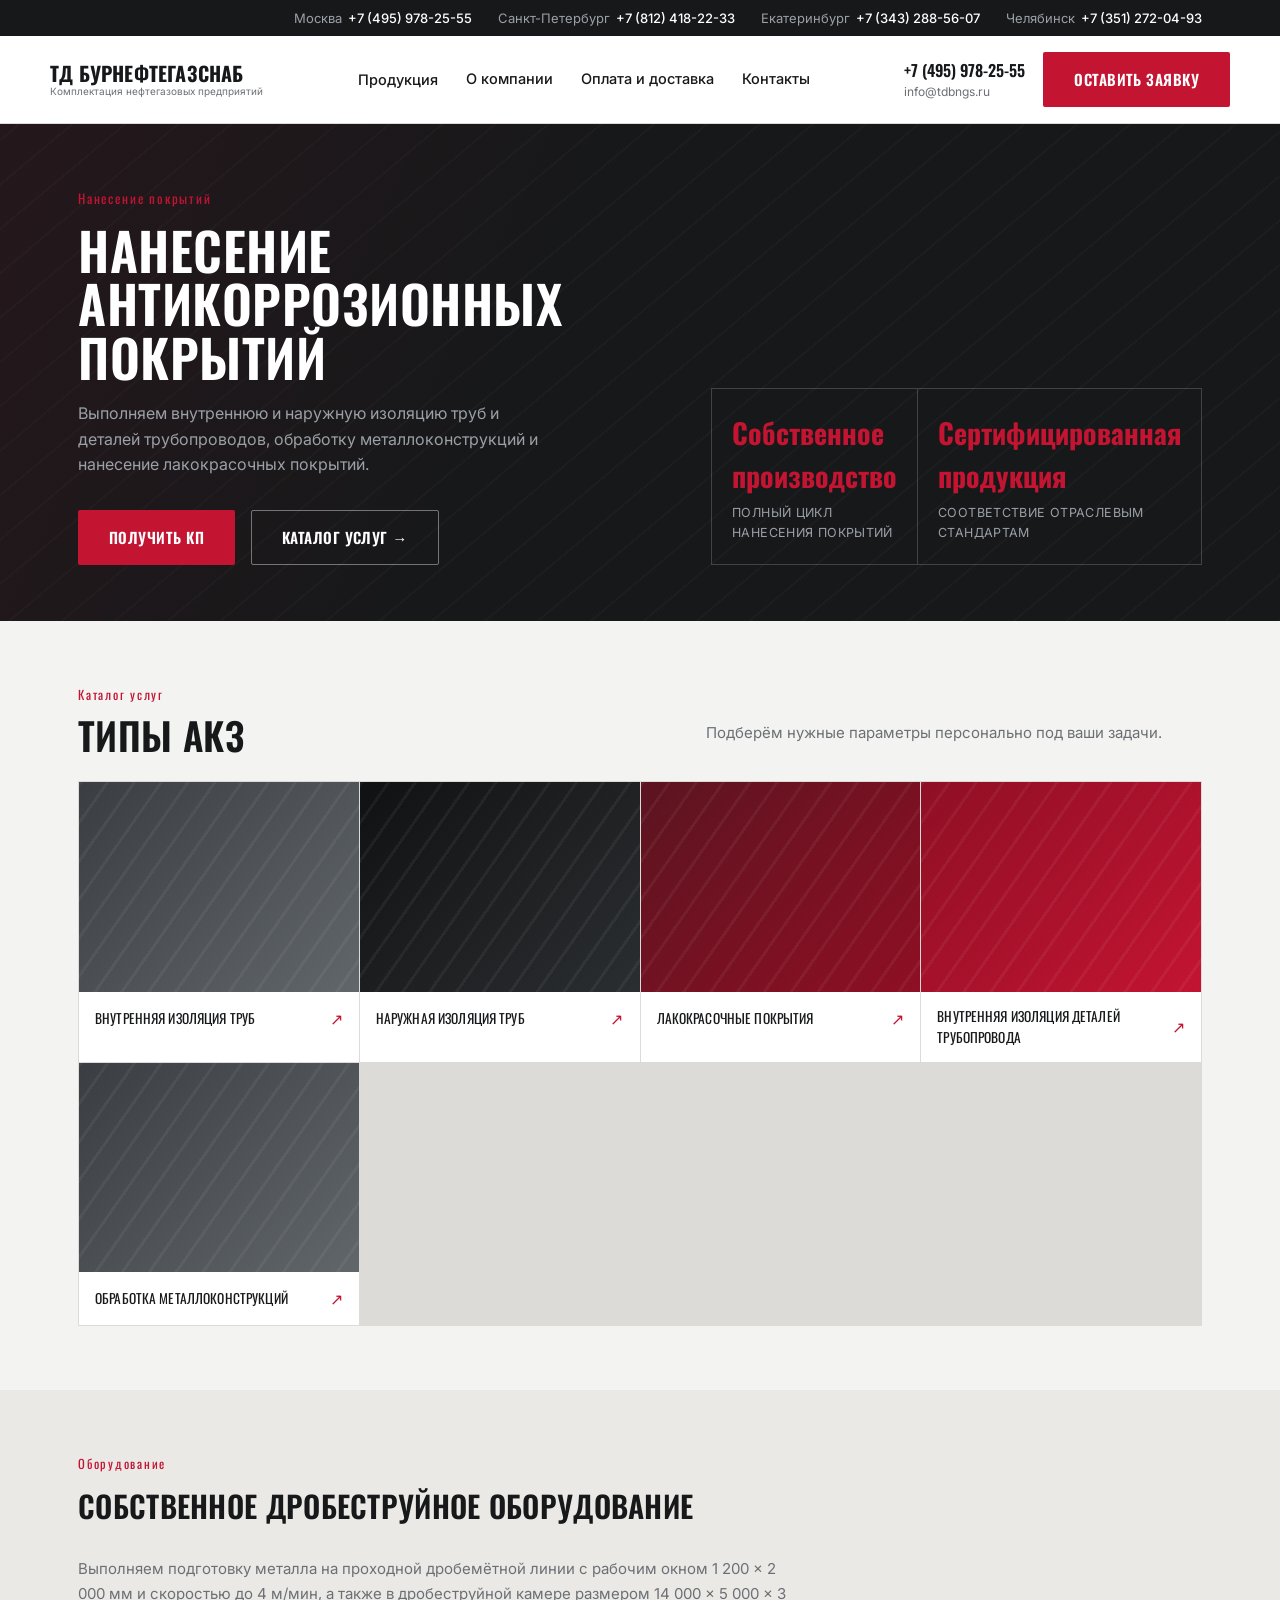
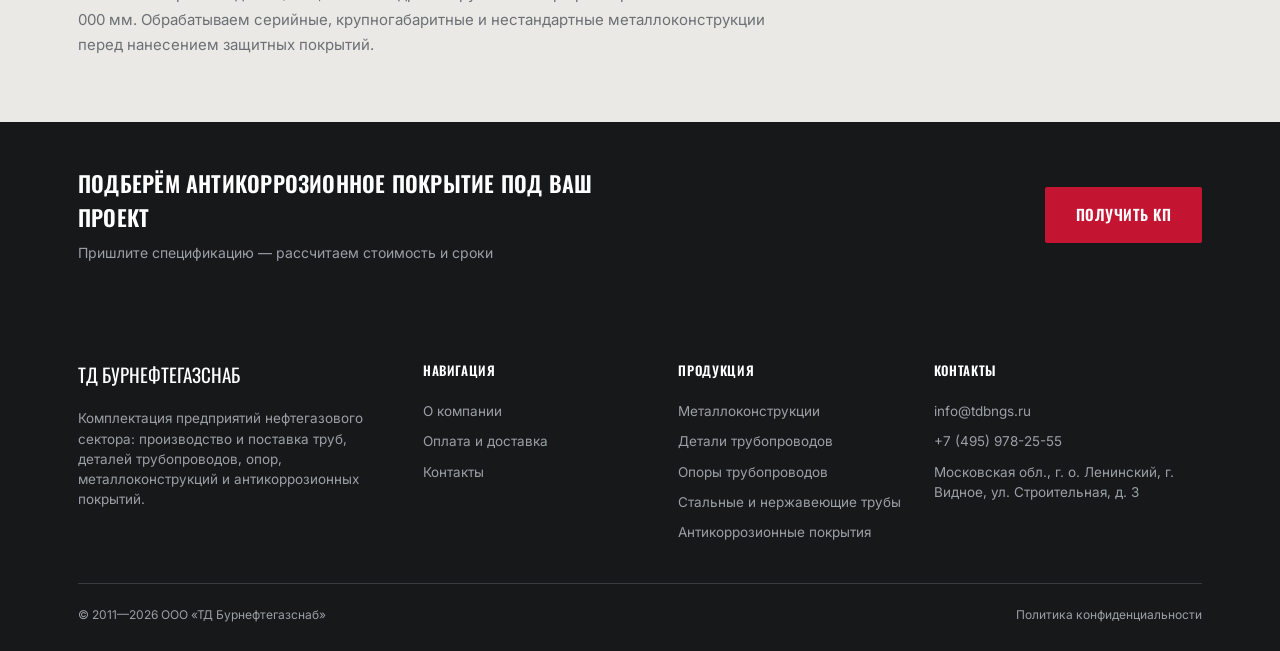
==== coating.html @ 12486ede "Add files via upload" ====
<!doctype html>
<html lang="ru">
<head>
<meta charset="utf-8">
<meta name="viewport" content="width=device-width, initial-scale=1.0">
<title>Антикоррозионные покрытия — ТД Бурнефтегазснаб</title>
<link rel="stylesheet" href="assets/style.css">
</head>
<body>

<div class="topbar">
  <div class="container">
    <div class="topbar-item"><span class="city">Москва</span> <a href="tel:+74959782555">+7 (495) 978-25-55</a></div>
    <div class="topbar-item"><span class="city">Санкт-Петербург</span> <a href="tel:+78124182233">+7 (812) 418-22-33</a></div>
    <div class="topbar-item"><span class="city">Екатеринбург</span> <a href="tel:+73432885607">+7 (343) 288-56-07</a></div>
    <div class="topbar-item"><span class="city">Челябинск</span> <a href="tel:+73512720493">+7 (351) 272-04-93</a></div>
  </div>
</div>
<header class="site-header">
  <div class="container header-row">
    <a href="index.html" class="logo"><strong>ТД БУРНЕФТЕГАЗСНАБ</strong><span>Комплектация нефтегазовых предприятий</span></a>
    <nav class="main-nav">
      <div class="has-dropdown">
        <a href="#">Продукция</a>
        <div class="dropdown">
          <a href="metal-constructions.html">Металлоконструкции</a>
          <a href="pipe-parts.html">Детали трубопроводов</a>
          <a href="supports.html">Опоры трубопроводов</a>
          <a href="pipes.html">Стальные и нержавеющие трубы</a>
          <a href="coating.html">Антикоррозионные покрытия</a>
        </div>
      </div>
      <a href="about.html">О компании</a>
      <a href="delivery.html">Оплата и доставка</a>
      <a href="contacts.html">Контакты</a>
    </nav>
    <div class="header-actions">
      <div>
        <div class="header-phone">+7 (495) 978-25-55</div>
        <div class="header-phone-note">info@tdbngs.ru</div>
      </div>
      <a href="contacts.html#request" class="btn btn-primary">Оставить заявку</a>
      <button class="burger" aria-label="Меню"><span></span></button>
    </div>
  </div>
</header>

<section class="hero">
  <div class="hero-pattern"></div>
  <div class="container hero-inner">
    <div>
      <div class="hero-eyebrow">Нанесение покрытий</div>
      <h1>Нанесение антикоррозионных покрытий</h1>
      <p class="hero-lede">Выполняем внутреннюю и наружную изоляцию труб и деталей трубопроводов, обработку металлоконструкций и нанесение лакокрасочных покрытий.</p>
      <div class="hero-cta">
        <a href="contacts.html#request" class="btn btn-primary">Получить КП</a>
        <a href="#products" class="btn btn-ghost-light">Каталог услуг →</a>
      </div>
    </div>
    <div class="hero-specs cols-2" style="grid-template-columns:1fr 1fr;">
      <div class="spec"><strong>Собственное производство</strong><em>полный цикл нанесения покрытий</em></div>
      <div class="spec"><strong>Сертифицированная продукция</strong><em>соответствие отраслевым стандартам</em></div>
    </div>
  </div>
  <div class="hero-bottom-space"></div>
</section>

<section class="section" id="products">
  <div class="container">
    <div class="eyebrow">Каталог услуг</div>
    <div class="headline-row" style="margin-bottom:26px;">
      <h2>Типы АКЗ</h2>
      <p class="lede">Подберём нужные параметры персонально под ваши задачи.</p>
    </div>
    <div class="card-grid">
      <div class="product-card"><div class="thumb"><div class="swatch tone-steel"></div></div><div class="label">Внутренняя изоляция труб <span class="arrow">↗</span></div></div>
      <div class="product-card"><div class="thumb"><div class="swatch tone-dark"></div></div><div class="label">Наружная изоляция труб <span class="arrow">↗</span></div></div>
      <div class="product-card"><div class="thumb"><div class="swatch tone-warm"></div></div><div class="label">Лакокрасочные покрытия <span class="arrow">↗</span></div></div>
      <div class="product-card"><div class="thumb"><div class="swatch tone-red"></div></div><div class="label">Внутренняя изоляция деталей трубопровода <span class="arrow">↗</span></div></div>
      <div class="product-card"><div class="thumb"><div class="swatch tone-steel"></div></div><div class="label">Обработка металлоконструкций <span class="arrow">↗</span></div></div>
    </div>
  </div>
</section>

<section class="section on-dim">
  <div class="container">
    <div class="eyebrow">Оборудование</div>
    <h2 class="h-title">Собственное дробеструйное оборудование</h2>
    <p style="font-size:15px;color:var(--muted);max-width:720px;line-height:1.7;">Выполняем подготовку металла на проходной дробемётной линии с рабочим окном 1 200 × 2 000 мм и скоростью до 4 м/мин, а также в дробеструйной камере размером 14 000 × 5 000 × 3 000 мм. Обрабатываем серийные, крупногабаритные и нестандартные металлоконструкции перед нанесением защитных покрытий.</p>
  </div>
</section>

<section class="cta-band">
  <div class="container">
    <div>
      <h3>Подберём антикоррозионное покрытие под ваш проект</h3>
      <p>Пришлите спецификацию — рассчитаем стоимость и сроки</p>
    </div>
    <a href="contacts.html#request" class="btn btn-primary">Получить КП</a>
  </div>
</section>

<footer class="site-footer">
  <div class="container">
    <div class="footer-top">
      <div>
        <div class="footer-logo">ТД БУРНЕФТЕГАЗСНАБ</div>
        <p>Комплектация предприятий нефтегазового сектора: производство и поставка труб, деталей трубопроводов, опор, металлоконструкций и антикоррозионных покрытий.</p>
      </div>
      <div>
        <h4>Навигация</h4>
        <a href="about.html">О компании</a>
        <a href="delivery.html">Оплата и доставка</a>
        <a href="contacts.html">Контакты</a>
      </div>
      <div>
        <h4>Продукция</h4>
        <a href="metal-constructions.html">Металлоконструкции</a>
        <a href="pipe-parts.html">Детали трубопроводов</a>
        <a href="supports.html">Опоры трубопроводов</a>
        <a href="pipes.html">Стальные и нержавеющие трубы</a>
        <a href="coating.html">Антикоррозионные покрытия</a>
      </div>
      <div>
        <h4>Контакты</h4>
        <a href="mailto:info@tdbngs.ru">info@tdbngs.ru</a>
        <a href="tel:+74959782555">+7 (495) 978-25-55</a>
        <p>Московская обл., г. о. Ленинский, г. Видное, ул. Строительная, д. 3</p>
      </div>
    </div>
    <div class="footer-bottom">
      <span>© 2011—2026 ООО «ТД Бурнефтегазснаб»</span>
      <span>Политика конфиденциальности</span>
    </div>
  </div>
</footer>
<script src="assets/script.js"></script>
</body>
</html>
---- assets/style.css ----
/* ============================================================
   ТД БУРНЕФТЕГАЗСНАБ — design system
   Industrial / steel-fabrication visual language:
   sharp edges, hairline rules, technical spec tiles.
   ============================================================ */

@import url('https://fonts.googleapis.com/css2?family=Oswald:wght@400;500;600;700&family=Inter:wght@400;500;600;700&display=swap');

:root{
  --ink:#17181a;
  --steel:#383c40;
  --steel-light:#5b6066;
  --paper:#f3f3f1;
  --paper-dim:#eae9e6;
  --white:#ffffff;
  --red:#c31432;
  --red-dark:#8f0f24;
  --line:#dcdbd7;
  --line-dark:#3a3d40;
  --muted:#6c7075;
  --muted-light:#9aa0a6;

  --font-display:'Oswald', sans-serif;
  --font-body:'Inter', sans-serif;

  --container:1180px;
  --gap:24px;
  --radius:2px;
}

*,*::before,*::after{box-sizing:border-box;}
html{scroll-behavior:smooth;}
body{
  margin:0;
  font-family:var(--font-body);
  color:var(--ink);
  background:var(--paper);
  font-size:16px;
  line-height:1.55;
  -webkit-font-smoothing:antialiased;
  font-variant-numeric:lining-nums;
}
img{max-width:100%;display:block;}
a{color:inherit;text-decoration:none;}
ul{margin:0;padding:0;list-style:none;}
h1,h2,h3,h4{font-family:var(--font-display);margin:0;font-weight:600;letter-spacing:.01em;text-transform:uppercase;}
p{margin:0;}
button{font-family:inherit;cursor:pointer;}

.container{max-width:var(--container);margin:0 auto;padding:0 28px;}

/* ---------- buttons ---------- */
.btn{
  display:inline-flex;align-items:center;justify-content:center;gap:8px;
  padding:15px 30px;font-family:var(--font-display);font-weight:600;
  font-size:15px;text-transform:uppercase;letter-spacing:.03em;
  border-radius:var(--radius);border:1px solid transparent;
  transition:background .15s ease, color .15s ease, border-color .15s ease;
  white-space:nowrap;
}
.btn-primary{background:var(--red);color:var(--white);}
.btn-primary:hover{background:var(--red-dark);}
.btn-outline{border-color:currentColor;color:var(--ink);background:transparent;}
.btn-outline:hover{background:var(--ink);color:var(--white);border-color:var(--ink);}
.btn-ghost-light{border-color:rgba(255,255,255,.4);color:var(--white);}
.btn-ghost-light:hover{background:var(--white);color:var(--ink);}
.btn-dark{background:var(--ink);color:var(--white);}
.btn-dark:hover{background:var(--steel);}

/* ---------- top info bar ---------- */
.topbar{background:var(--ink);color:var(--muted-light);font-size:13px;}
.topbar .container{display:flex;align-items:center;justify-content:flex-end;gap:26px;padding-top:8px;padding-bottom:8px;flex-wrap:wrap;}
.topbar-item{display:flex;align-items:center;gap:6px;}
.topbar-item span.city{color:var(--muted-light);}
.topbar-item a{color:var(--white);font-weight:500;}
.topbar-item a:hover{color:var(--red);}

/* ---------- header ---------- */
header.site-header{background:var(--white);border-bottom:1px solid var(--line);position:sticky;top:0;z-index:50;}
.header-row{display:flex;align-items:center;justify-content:space-between;gap:24px;padding:16px 0;}
.logo{display:flex;flex-direction:column;font-family:var(--font-display);line-height:1;}
.logo strong{font-size:20px;letter-spacing:.01em;}
.logo span{font-size:10px;color:var(--muted);text-transform:none;font-family:var(--font-body);letter-spacing:0;margin-top:3px;}
nav.main-nav{display:flex;align-items:center;gap:28px;font-size:14.5px;font-weight:500;}
nav.main-nav a{padding:6px 0;border-bottom:2px solid transparent;}
nav.main-nav a:hover, nav.main-nav a.active{border-color:var(--red);}
.header-actions{display:flex;align-items:center;gap:18px;}
.header-phone{font-family:var(--font-display);font-size:16px;font-weight:600;}
.header-phone-note{font-size:12px;color:var(--muted);}
.burger{display:none;background:none;border:none;padding:8px;}
.burger span, .burger span::before, .burger span::after{content:'';display:block;width:22px;height:2px;background:var(--ink);position:relative;transition:.2s;}
.burger span::before{position:absolute;top:-7px;}
.burger span::after{position:absolute;top:7px;}

/* dropdown */
.has-dropdown{position:relative;}
.dropdown{
  display:none;position:absolute;top:100%;left:-16px;background:var(--white);
  border:1px solid var(--line);min-width:260px;padding:10px;box-shadow:0 12px 24px rgba(0,0,0,.08);
}
.has-dropdown:hover .dropdown{display:block;}
.dropdown a{display:block;padding:10px 12px;font-size:14px;border-bottom:none;}
.dropdown a:hover{background:var(--paper);color:var(--red);}

/* ---------- hero ---------- */
.hero{
  position:relative;background:var(--ink);color:var(--white);overflow:hidden;
  padding:64px 0 0;
}
.hero-pattern{
  position:absolute;inset:0;opacity:.5;
  background:
    linear-gradient(115deg, rgba(195,20,50,.16) 0%, rgba(195,20,50,0) 42%),
    repeating-linear-gradient(-40deg, rgba(255,255,255,.045) 0 2px, transparent 2px 34px);
  pointer-events:none;
}
.hero-inner{position:relative;display:grid;grid-template-columns:1.15fr .85fr;gap:40px;align-items:end;}
.hero-eyebrow{font-family:var(--font-display);font-size:13px;letter-spacing:.14em;color:var(--red);margin-bottom:14px;}
.hero h1{font-size:52px;line-height:1.03;max-width:620px;}
.hero-lede{font-family:var(--font-body);text-transform:none;font-size:16px;color:var(--muted-light);max-width:460px;margin-top:18px;font-weight:400;letter-spacing:0;line-height:1.6;}
.hero-cta{display:flex;gap:16px;margin-top:32px;flex-wrap:wrap;}
.hero-specs{display:grid;grid-template-columns:1fr 1fr;border-top:1px solid rgba(255,255,255,.18);border-left:1px solid rgba(255,255,255,.18);}
.hero-specs .spec{border-right:1px solid rgba(255,255,255,.18);border-bottom:1px solid rgba(255,255,255,.18);padding:22px 20px;}
.hero-specs .spec strong{display:block;font-family:var(--font-display);font-size:28px;color:var(--red);}
.hero-specs .spec em{display:block;font-style:normal;font-size:12.5px;color:var(--muted-light);margin-top:6px;text-transform:uppercase;letter-spacing:.03em;}
.hero-bottom-space{height:56px;}

@media (max-width:900px){
  .hero-inner{grid-template-columns:1fr;}
  .hero h1{font-size:38px;}
}

/* ---------- spec strip (3 tiles under H2, like page hero-below sections) ---------- */
.spec-strip{display:grid;grid-template-columns:repeat(3,1fr);border-top:1px solid var(--line);border-left:1px solid var(--line);}
.spec-strip.cols-2{grid-template-columns:repeat(2,1fr);}
.spec-strip .tile{border-right:1px solid var(--line);border-bottom:1px solid var(--line);padding:22px 20px;background:var(--white);}
.spec-strip .tile strong{display:block;font-family:var(--font-display);font-size:30px;color:var(--red);line-height:1;}
.spec-strip .tile em{display:block;font-style:normal;font-size:12.5px;color:var(--muted);margin-top:8px;text-transform:uppercase;letter-spacing:.02em;}

/* ---------- section heading block (headline + eyebrow + spec strip layout, used on category pages) ---------- */
.section-head{padding:56px 0 0;}
.eyebrow{font-family:var(--font-display);font-size:12.5px;letter-spacing:.14em;color:var(--red);margin-bottom:10px;}
.headline-row{display:grid;grid-template-columns:1.2fr 1fr;gap:32px;align-items:start;margin-bottom:0;}
.headline-row h2{font-size:38px;line-height:1.06;}
.headline-row .lede{font-family:var(--font-body);text-transform:none;font-size:15px;color:var(--muted);font-weight:400;letter-spacing:0;line-height:1.6;padding-top:6px;}
@media (max-width:900px){.headline-row{grid-template-columns:1fr;}}

/* ---------- generic section ---------- */
.section{padding:64px 0;}
.section-tight{padding:40px 0;}
.section.on-dim{background:var(--paper-dim);}
.section.on-ink{background:var(--ink);color:var(--white);}
h2.h-title{font-size:30px;margin-bottom:26px;}
.h-sub{font-family:var(--font-body);text-transform:none;font-weight:400;letter-spacing:0;color:var(--muted);font-size:15px;margin-top:-16px;margin-bottom:26px;max-width:640px;}

/* ---------- feature grid (compact) ---------- */
.feature-grid{display:grid;grid-template-columns:repeat(4,1fr);gap:1px;background:var(--line);border:1px solid var(--line);}
.feature-card{background:var(--white);padding:26px 22px;}
.feature-card h3{font-size:15.5px;line-height:1.3;margin-bottom:10px;color:var(--red);}
.feature-card p{font-size:13.5px;color:var(--muted);line-height:1.55;}
@media (max-width:860px){.feature-grid{grid-template-columns:1fr 1fr;}}
@media (max-width:520px){.feature-grid{grid-template-columns:1fr;}}

/* ---------- product / card grid ---------- */
.card-grid{display:grid;grid-template-columns:repeat(4,1fr);gap:1px;background:var(--line);border:1px solid var(--line);}
.card-grid.cols-3{grid-template-columns:repeat(3,1fr);}
.product-card{background:var(--white);position:relative;display:flex;flex-direction:column;}
.product-card .thumb{aspect-ratio:4/3;position:relative;overflow:hidden;}
.product-card .label{display:flex;align-items:center;justify-content:space-between;padding:14px 16px;font-family:var(--font-display);font-size:13.5px;letter-spacing:.01em;text-transform:uppercase;}
.product-card .label .arrow{color:var(--red);font-size:16px;}
@media (max-width:860px){.card-grid, .card-grid.cols-3{grid-template-columns:1fr 1fr;}}
@media (max-width:520px){.card-grid, .card-grid.cols-3{grid-template-columns:1fr;}}

/* decorative "photo" swatches, since no real photography is available */
.swatch{width:100%;height:100%;position:relative;background:var(--steel);}
.swatch::after{content:'';position:absolute;inset:0;background:
  repeating-linear-gradient(125deg, rgba(255,255,255,.05) 0 3px, transparent 3px 22px);}
.swatch.tone-red{background:linear-gradient(135deg,#8f0f24,#c31432);}
.swatch.tone-dark{background:linear-gradient(135deg,#101112,#2b2e31);}
.swatch.tone-steel{background:linear-gradient(135deg,#3a3e42,#61666b);}
.swatch.tone-warm{background:linear-gradient(135deg,#5b1420,#8f0f24);}

/* ---------- info tables (2-3 col spec lists) ---------- */
.info-table{display:grid;grid-template-columns:repeat(3,1fr);border-top:1px solid var(--line);border-left:1px solid var(--line);}
.info-table.cols-2{grid-template-columns:repeat(2,1fr);}
.info-table .col{border-right:1px solid var(--line);border-bottom:1px solid var(--line);padding:24px;background:var(--white);}
.info-table .col h4{font-size:13.5px;letter-spacing:.03em;margin-bottom:14px;}
.info-table .col ul li{font-size:14px;color:var(--muted);padding:5px 0;position:relative;padding-left:14px;}
.info-table .col ul li::before{content:'';position:absolute;left:0;top:12px;width:5px;height:5px;background:var(--red);}
.info-table .note{grid-column:1/-1;padding:16px 24px;font-size:13px;color:var(--muted);border-right:1px solid var(--line);border-bottom:1px solid var(--line);background:var(--white);}
@media (max-width:860px){.info-table, .info-table.cols-2{grid-template-columns:1fr;}}

/* ---------- numbered process list ---------- */
.process-list{counter-reset:step;border-top:1px solid var(--line);}
.process-list li{counter-increment:step;display:flex;gap:22px;align-items:flex-start;padding:18px 0;border-bottom:1px solid var(--line);}
.process-list li::before{
  content:counter(step, decimal-leading-zero);font-family:var(--font-display);font-size:20px;color:var(--red);
  flex:none;width:44px;
}
.process-list li span{font-size:15px;padding-top:2px;}

/* ---------- type lists (mostkonstruktsii categories) ---------- */
.type-groups{display:grid;grid-template-columns:repeat(2,1fr);gap:1px;background:var(--line);border:1px solid var(--line);margin-top:1px;}
.type-group{background:var(--white);padding:26px 28px;}
.type-group h3{font-size:16px;color:var(--red);margin-bottom:14px;}
.type-group ul li{font-size:14.5px;padding:6px 0;padding-left:14px;position:relative;color:var(--steel);}
.type-group ul li::before{content:'';position:absolute;left:0;top:13px;width:5px;height:5px;background:var(--red);}
.type-group.wide{grid-column:1/-1;}
@media (max-width:760px){.type-groups{grid-template-columns:1fr;}}

/* ---------- certificate / compliance block ---------- */
.compliance-block{display:grid;grid-template-columns:.9fr 1.1fr;gap:0;border:1px solid var(--line);}
.compliance-text{padding:36px;background:var(--white);}
.compliance-text p{font-size:14.5px;color:var(--muted);margin-bottom:14px;line-height:1.65;}
.compliance-doc{background:var(--paper-dim);display:flex;flex-direction:column;align-items:center;justify-content:center;padding:36px;border-left:1px solid var(--line);}
.doc-frame{width:170px;aspect-ratio:210/297;background:var(--white);border:1px solid var(--line);box-shadow:0 6px 18px rgba(0,0,0,.08);display:flex;align-items:center;justify-content:center;position:relative;}
.doc-frame::before{content:'';position:absolute;inset:14px;border:1px dashed var(--muted-light);}
.doc-frame .seal{width:46px;height:46px;border-radius:50%;border:2px solid var(--red);opacity:.5;}
.doc-meta{margin-top:16px;text-align:center;font-size:12.5px;color:var(--muted);line-height:1.6;}
.doc-meta strong{display:block;color:var(--ink);font-size:13.5px;}
@media (max-width:760px){.compliance-block{grid-template-columns:1fr;}.compliance-doc{border-left:none;border-top:1px solid var(--line);}}

/* ---------- dealer / partner block ---------- */
.dealer{display:grid;grid-template-columns:220px 1fr 260px;gap:28px;align-items:center;padding:30px 0;border-bottom:1px solid var(--line);}
.dealer:last-child{border-bottom:none;}
.dealer .thumb{aspect-ratio:4/3;}
.dealer h3{color:var(--red);font-size:16px;margin-bottom:10px;}
.dealer ul li{font-size:14px;color:var(--muted);padding:4px 0;line-height:1.55;}
@media (max-width:900px){.dealer{grid-template-columns:1fr;}.dealer .thumb{max-width:280px;}}

.logos-row{display:flex;flex-wrap:wrap;gap:1px;background:var(--line);border:1px solid var(--line);margin-top:28px;}
.logos-row .logo-tile{flex:1 1 200px;background:var(--white);display:flex;align-items:center;justify-content:center;padding:26px;min-height:90px;font-family:var(--font-display);font-size:17px;color:var(--steel-light);letter-spacing:.02em;}

/* ---------- certificate slider ---------- */
.cert-slider{display:flex;gap:16px;overflow-x:auto;padding-bottom:8px;scroll-snap-type:x mandatory;}
.cert-slider .cert{flex:none;width:170px;scroll-snap-align:start;}
.cert-slider .cert .doc-frame{width:100%;}
.cert-slider .cert .num{font-family:var(--font-display);color:var(--red);font-size:13px;margin-top:8px;}

/* ---------- FAQ accordion ---------- */
.faq-list{border-top:1px solid var(--line);}
.faq-item{border-bottom:1px solid var(--line);}
.faq-q{display:flex;align-items:center;justify-content:space-between;padding:20px 4px;cursor:pointer;font-family:var(--font-display);font-size:14.5px;letter-spacing:.01em;text-transform:uppercase;}
.faq-q .plus{font-family:var(--font-body);font-size:22px;font-weight:300;color:var(--red);transition:transform .2s;flex:none;margin-left:16px;}
.faq-item.open .faq-q .plus{transform:rotate(45deg);}
.faq-a{max-height:0;overflow:hidden;transition:max-height .25s ease;}
.faq-item.open .faq-a{max-height:260px;}
.faq-a p{padding:0 4px 20px;font-size:14.5px;color:var(--muted);line-height:1.65;max-width:640px;}
.faq-grid{display:grid;grid-template-columns:1fr 1fr;gap:0 48px;}
@media (max-width:760px){.faq-grid{grid-template-columns:1fr;}}

/* ---------- contact / CTA band ---------- */
.cta-band{background:var(--ink);color:var(--white);padding:44px 0;}
.cta-band .container{display:flex;align-items:center;justify-content:space-between;gap:24px;flex-wrap:wrap;}
.cta-band h3{font-size:22px;max-width:520px;}
.cta-band p{font-family:var(--font-body);text-transform:none;color:var(--muted-light);font-size:14px;margin-top:8px;font-weight:400;letter-spacing:0;}

/* ---------- contact page ---------- */
.contact-grid{display:grid;grid-template-columns:1fr 1fr;gap:48px;}
.contact-form{display:flex;flex-direction:column;gap:14px;}
.contact-form input, .contact-form textarea{
  width:100%;padding:14px 16px;border:1px solid var(--line);background:var(--white);
  font-family:var(--font-body);font-size:14.5px;border-radius:var(--radius);
}
.contact-form textarea{resize:vertical;min-height:100px;}
.contact-form .consent{display:flex;gap:10px;align-items:flex-start;font-size:12.5px;color:var(--muted);line-height:1.5;}
.contact-form .consent a{text-decoration:underline;}
.contact-form .consent input{width:auto;margin-top:3px;}
.contact-form label.field-label{font-size:12px;color:var(--muted);text-transform:uppercase;letter-spacing:.03em;margin-bottom:-6px;}

.city-cards{display:grid;grid-template-columns:repeat(4,1fr);border-top:1px solid var(--line);border-left:1px solid var(--line);margin-top:40px;}
.city-cards .city{border-right:1px solid var(--line);border-bottom:1px solid var(--line);padding:22px;background:var(--white);}
.city-cards .num{font-family:var(--font-display);color:var(--red);font-size:13px;}
.city-cards .name{font-family:var(--font-display);font-size:15px;margin:8px 0 6px;}
.city-cards .tel{font-family:var(--font-display);font-size:16px;}
@media (max-width:860px){.city-cards{grid-template-columns:1fr 1fr;} .contact-grid{grid-template-columns:1fr;}}
@media (max-width:520px){.city-cards{grid-template-columns:1fr;}}

/* ---------- footer ---------- */
footer.site-footer{background:var(--ink);color:var(--muted-light);padding:52px 0 26px;font-size:13.5px;}
.footer-top{display:grid;grid-template-columns:1.4fr 1fr 1fr 1.2fr;gap:32px;padding-bottom:36px;border-bottom:1px solid var(--line-dark);}
.footer-top h4{font-family:var(--font-display);color:var(--white);font-size:13px;letter-spacing:.05em;margin-bottom:16px;}
.footer-top a, .footer-top p{display:block;color:var(--muted-light);padding:5px 0;line-height:1.5;}
.footer-top a:hover{color:var(--red);}
.footer-logo{font-family:var(--font-display);color:var(--white);font-size:19px;margin-bottom:14px;}
.footer-bottom{display:flex;justify-content:space-between;gap:24px;padding-top:22px;flex-wrap:wrap;font-size:12px;color:var(--muted-light);}
@media (max-width:860px){.footer-top{grid-template-columns:1fr 1fr;}}
@media (max-width:520px){.footer-top{grid-template-columns:1fr;}}

/* ---------- mobile nav ---------- */
@media (max-width:960px){
  nav.main-nav{display:none;}
  nav.main-nav.nav-open{
    display:flex;flex-direction:column;gap:0;position:absolute;top:100%;left:0;right:0;
    background:var(--white);border-top:1px solid var(--line);border-bottom:1px solid var(--line);
    padding:8px 28px;
  }
  nav.main-nav.nav-open a{padding:14px 0;border-bottom:1px solid var(--line);width:100%;}
  .has-dropdown .dropdown{position:static;box-shadow:none;border:none;display:block;padding:0 0 6px;}
  .header-phone-note{display:none;}
  .burger{display:block;}
  .topbar .container{justify-content:center;gap:14px;font-size:11.5px;}
}

/* ---------- section slider (production photos placeholder) ---------- */
.photo-slider{display:flex;gap:16px;overflow-x:auto;padding-bottom:6px;}
.photo-slider .frame{flex:none;width:280px;aspect-ratio:4/3;position:relative;overflow:hidden;}

/* utility */
.mt-0{margin-top:0;}
.text-muted{color:var(--muted);}
.small-note{font-size:13px;color:var(--muted);margin-top:14px;}
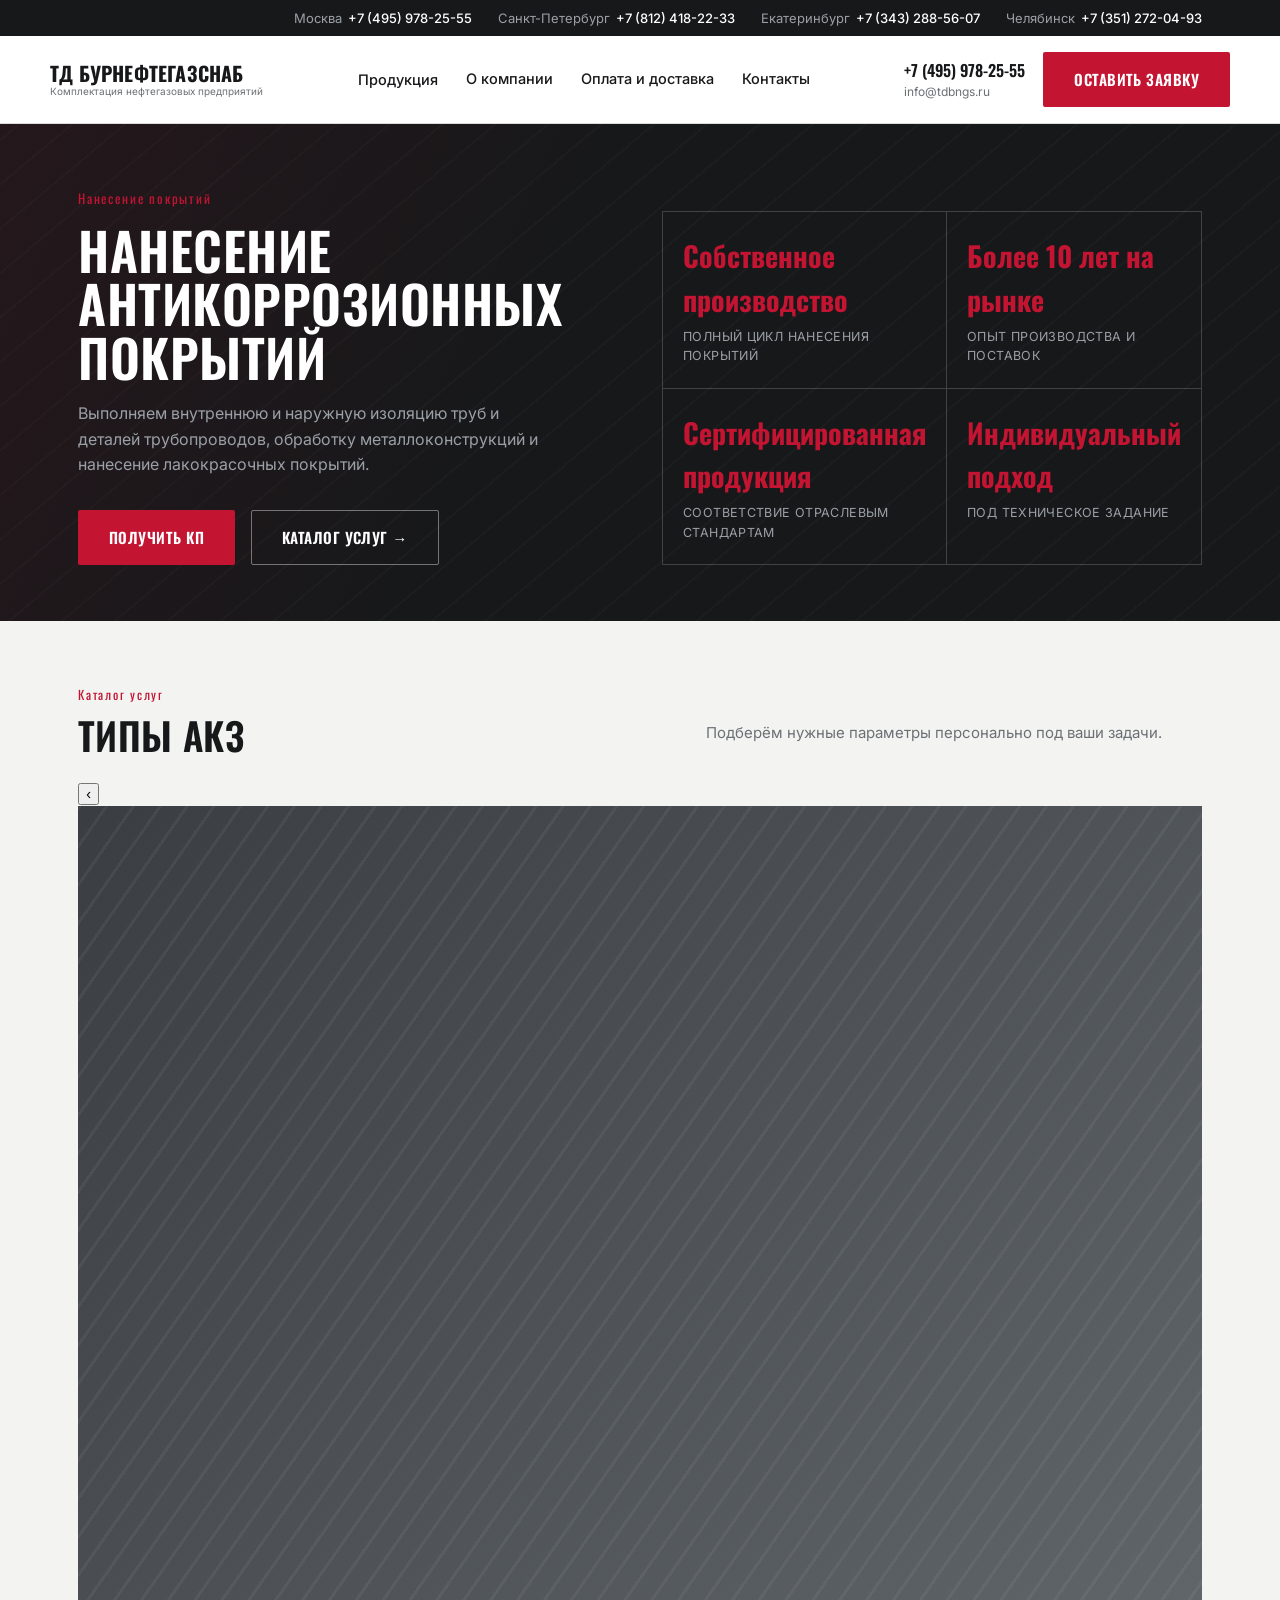
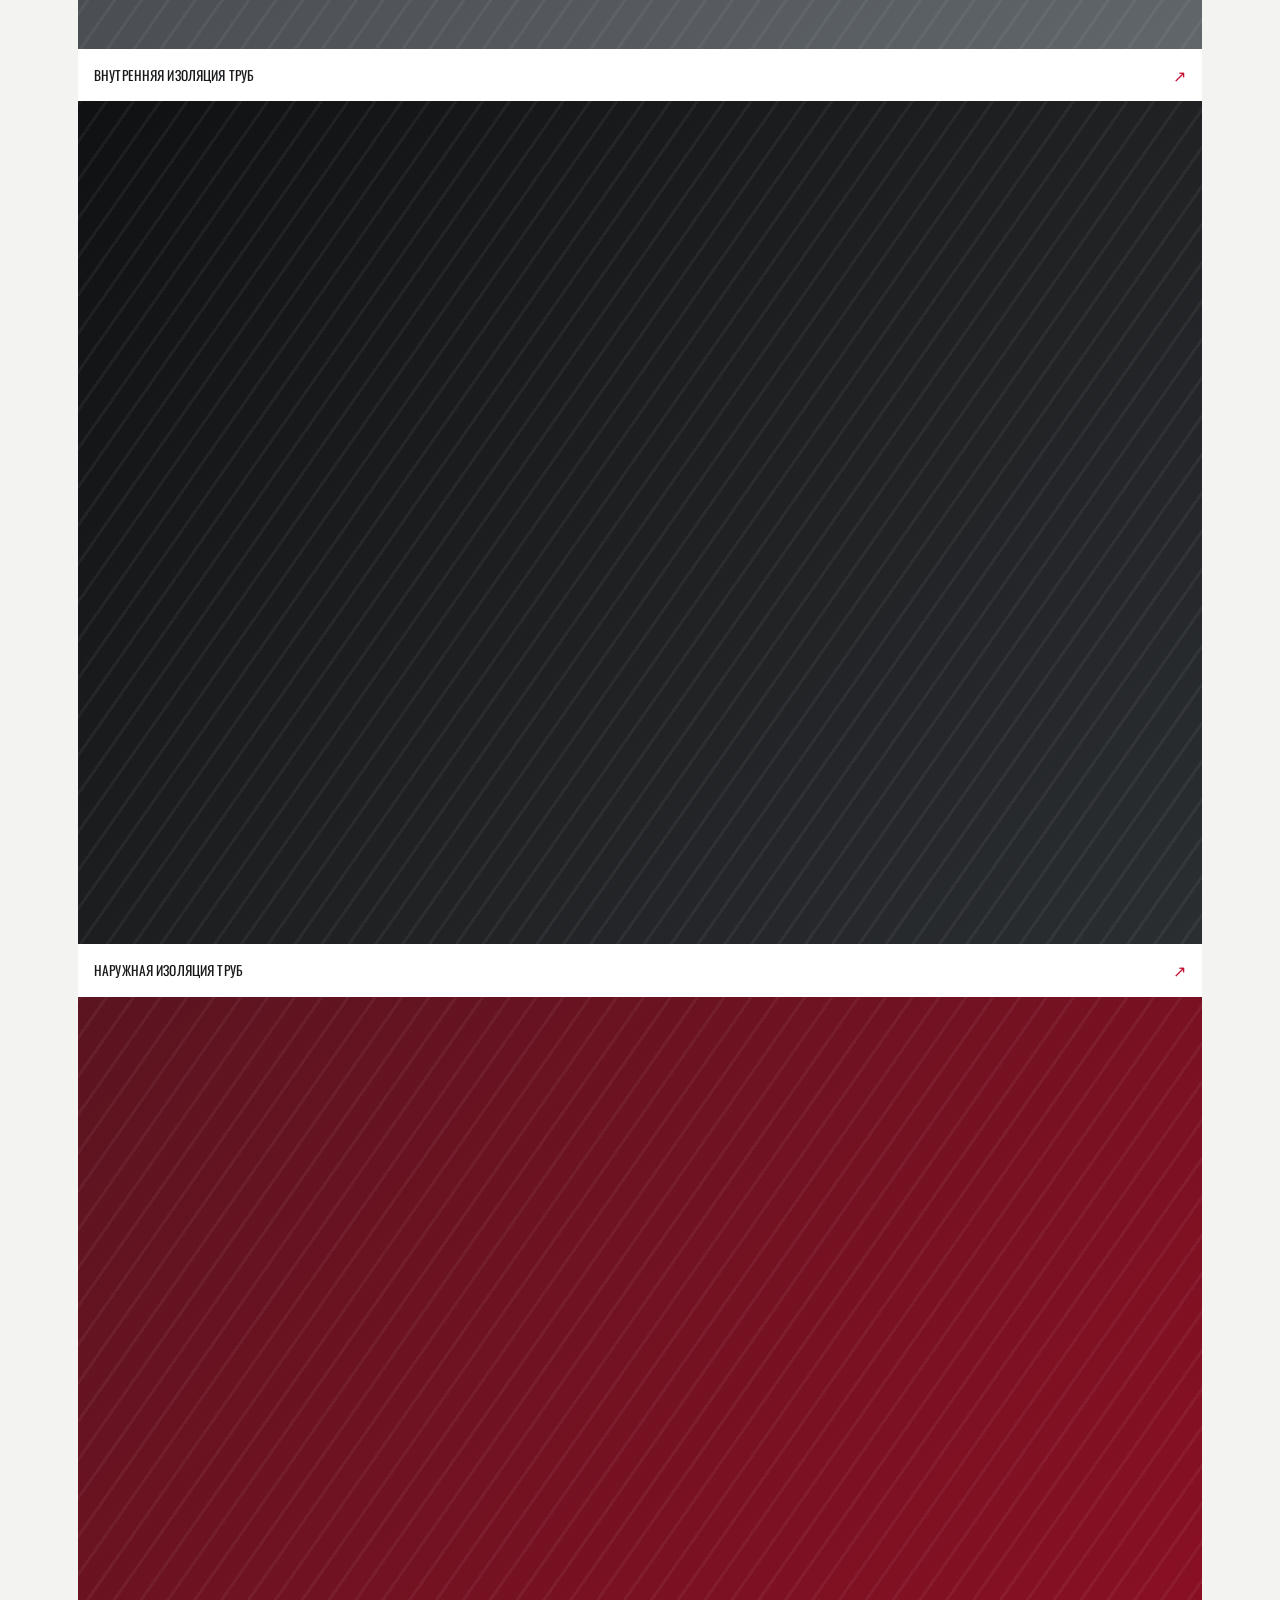
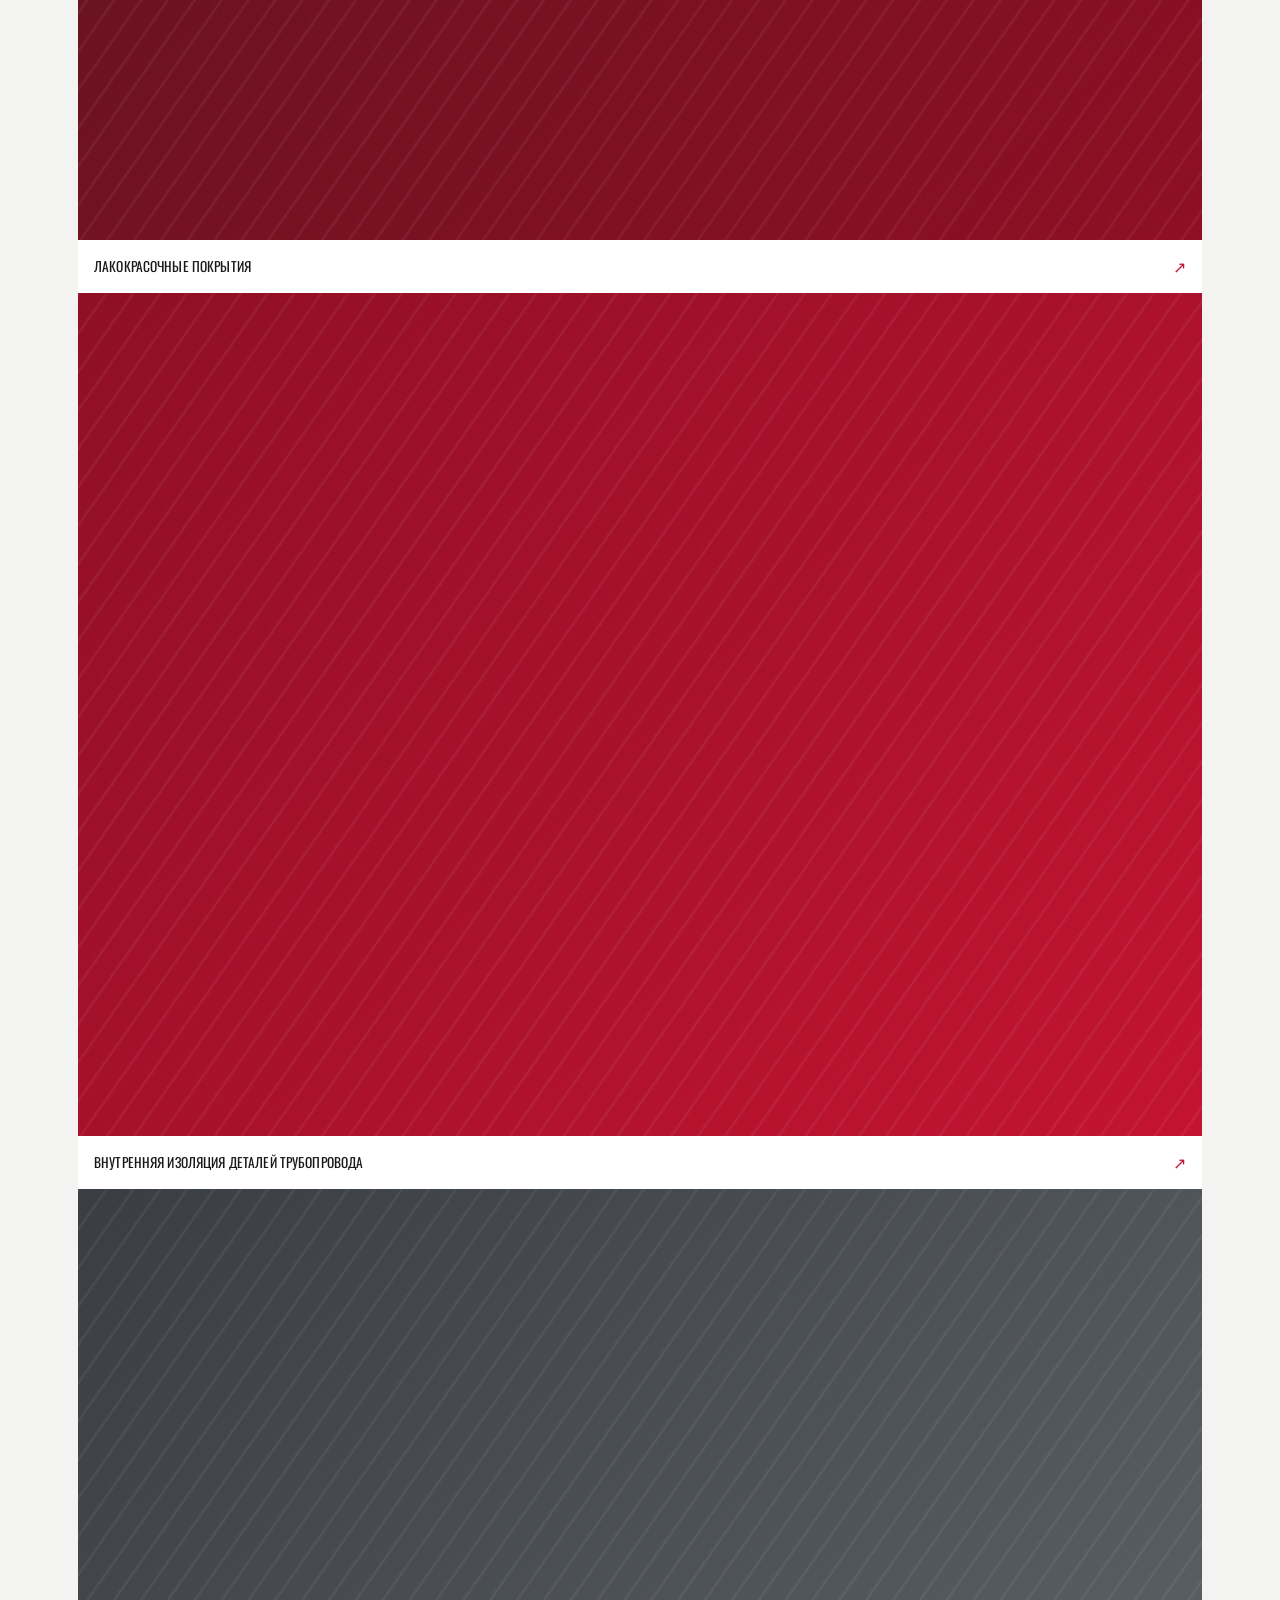
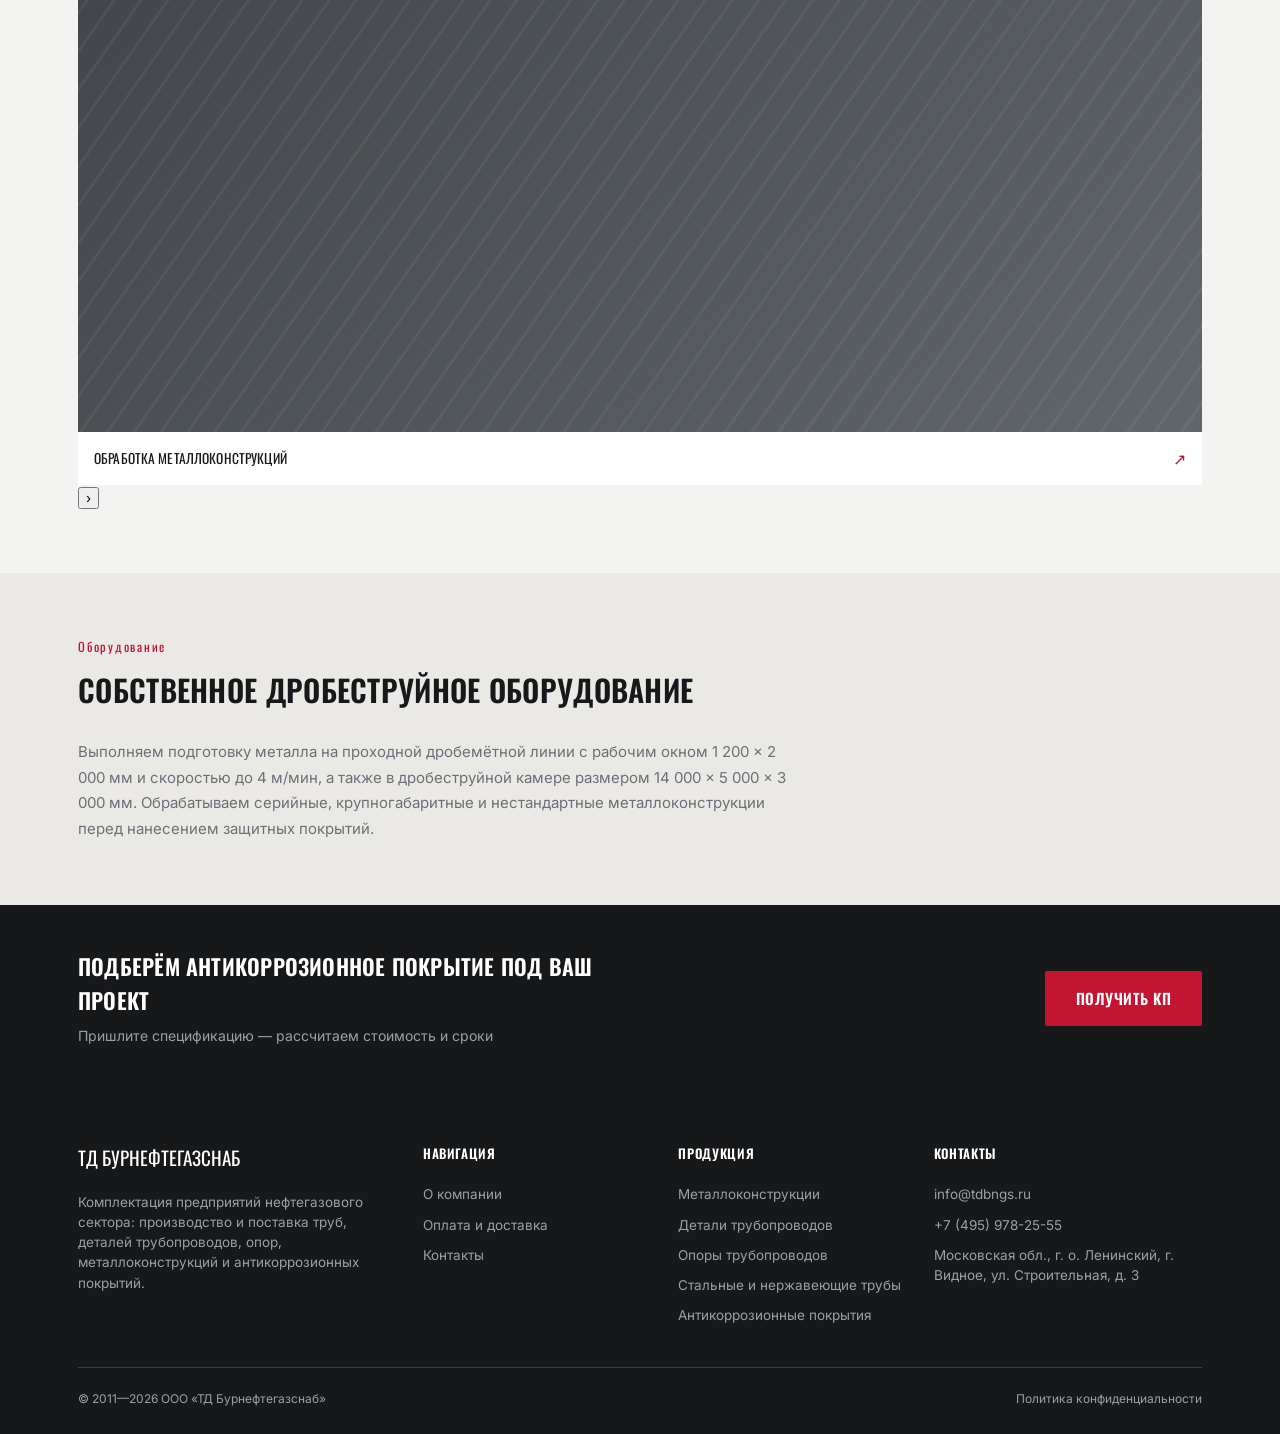
==== commit e3986fce: "Add files via upload" ====
--- a/coating.html
+++ b/coating.html
@@ -57,9 +57,11 @@
         <a href="#products" class="btn btn-ghost-light">Каталог услуг →</a>
       </div>
     </div>
-    <div class="hero-specs cols-2" style="grid-template-columns:1fr 1fr;">
+    <div class="hero-specs">
       <div class="spec"><strong>Собственное производство</strong><em>полный цикл нанесения покрытий</em></div>
+      <div class="spec"><strong>Более 10 лет на рынке</strong><em>опыт производства и поставок</em></div>
       <div class="spec"><strong>Сертифицированная продукция</strong><em>соответствие отраслевым стандартам</em></div>
+      <div class="spec"><strong>Индивидуальный подход</strong><em>под техническое задание</em></div>
     </div>
   </div>
   <div class="hero-bottom-space"></div>
@@ -72,12 +74,16 @@
       <h2>Типы АКЗ</h2>
       <p class="lede">Подберём нужные параметры персонально под ваши задачи.</p>
     </div>
-    <div class="card-grid">
-      <div class="product-card"><div class="thumb"><div class="swatch tone-steel"></div></div><div class="label">Внутренняя изоляция труб <span class="arrow">↗</span></div></div>
-      <div class="product-card"><div class="thumb"><div class="swatch tone-dark"></div></div><div class="label">Наружная изоляция труб <span class="arrow">↗</span></div></div>
-      <div class="product-card"><div class="thumb"><div class="swatch tone-warm"></div></div><div class="label">Лакокрасочные покрытия <span class="arrow">↗</span></div></div>
-      <div class="product-card"><div class="thumb"><div class="swatch tone-red"></div></div><div class="label">Внутренняя изоляция деталей трубопровода <span class="arrow">↗</span></div></div>
-      <div class="product-card"><div class="thumb"><div class="swatch tone-steel"></div></div><div class="label">Обработка металлоконструкций <span class="arrow">↗</span></div></div>
+    <div class="product-slider-wrap">
+      <button class="slider-arrow prev" aria-label="Назад">‹</button>
+      <div class="product-slider">
+        <div class="product-card"><div class="thumb"><div class="swatch tone-steel"></div></div><div class="label">Внутренняя изоляция труб <span class="arrow">↗</span></div></div>
+        <div class="product-card"><div class="thumb"><div class="swatch tone-dark"></div></div><div class="label">Наружная изоляция труб <span class="arrow">↗</span></div></div>
+        <div class="product-card"><div class="thumb"><div class="swatch tone-warm"></div></div><div class="label">Лакокрасочные покрытия <span class="arrow">↗</span></div></div>
+        <div class="product-card"><div class="thumb"><div class="swatch tone-red"></div></div><div class="label">Внутренняя изоляция деталей трубопровода <span class="arrow">↗</span></div></div>
+        <div class="product-card"><div class="thumb"><div class="swatch tone-steel"></div></div><div class="label">Обработка металлоконструкций <span class="arrow">↗</span></div></div>
+      </div>
+      <button class="slider-arrow next" aria-label="Вперёд">›</button>
     </div>
   </div>
 </section>
